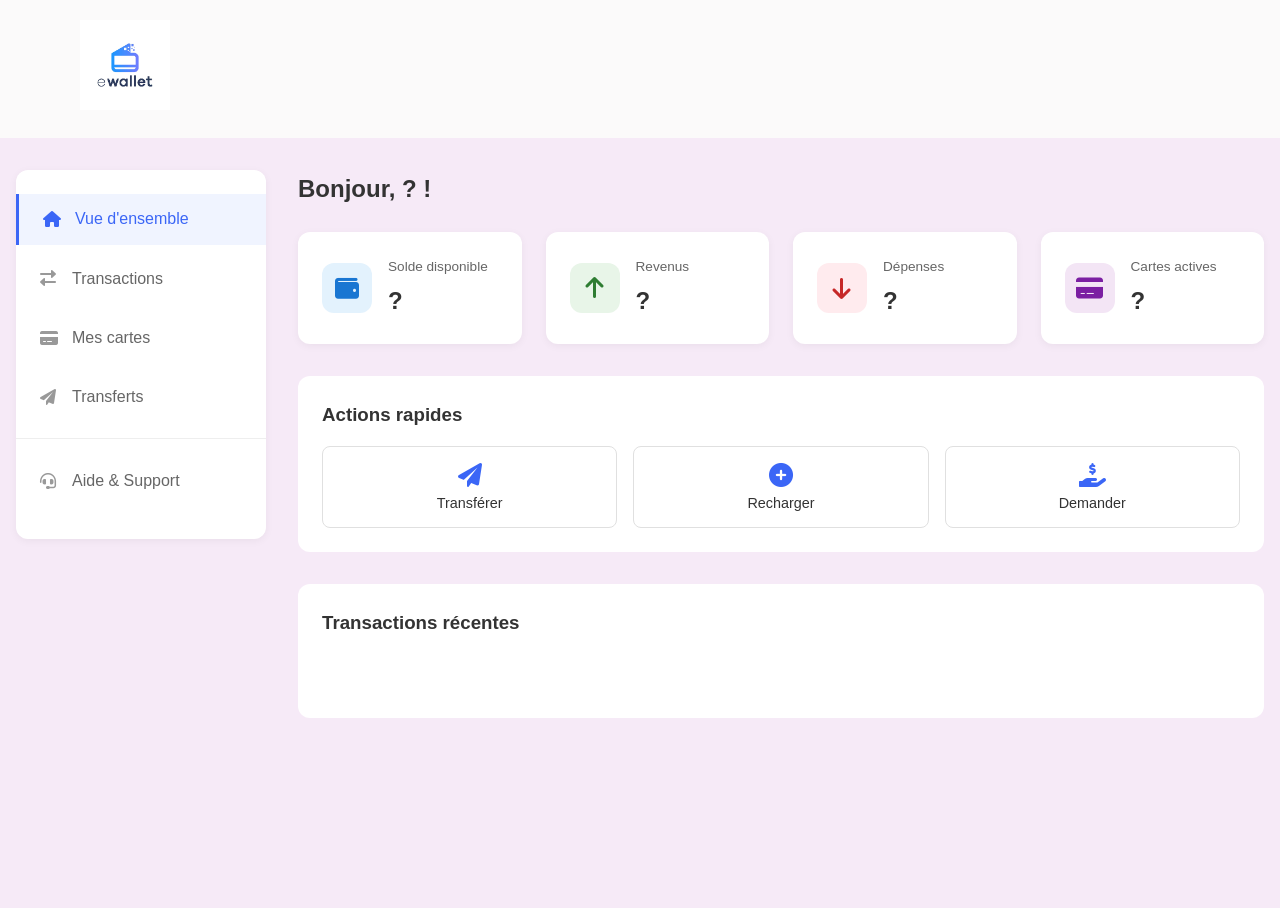
==== src/view/dashboard.html @ 3a2999ab "first commit" ====
<!DOCTYPE html>
<html lang="fr">
<head>
  <meta charset="UTF-8">
  <meta name="viewport" content="width=device-width, initial-scale=1.0">
  <title>E-Wallet | Tableau de bord</title>
  <link rel="stylesheet" href="/src/css/styles.css">
  <link rel="stylesheet" href="https://cdnjs.cloudflare.com/ajax/libs/font-awesome/6.0.0/css/all.min.css">
</head>
<body>
  <!-- Header avec navigation spécifique au dashboard -->
<header>
    <nav class="navbar">
      <a href="/index.html" class="logo">
        <img src="/assets/e-wallet-logo.avif" alt="Logo E-Wallet">
      </a>
      <ul class="nav-links">
      </ul>
    </nav>
  </header>

  <!-- Main Dashboard -->
  <main class="dashboard-main">
    <div class="dashboard-container">
      
      <!-- Sidebar Navigation -->
      <aside class="dashboard-sidebar">
        <nav class="sidebar-nav">
          <ul>
            <li class="active">
              <a href="#overview">
                <i class="fas fa-home"></i>
                <span>Vue d'ensemble</span>
              </a>
            </li>
            <li>
              <a href="#transactions">
                <i class="fas fa-exchange-alt"></i>
                <span>Transactions</span>
              </a>
            </li>
            <li>
              <a href="#cards">
                <i class="fas fa-credit-card"></i>
                <span>Mes cartes</span>
              </a>
            </li>
            <li>
              <a href="#transfers">
                <i class="fas fa-paper-plane"></i>
                <span>Transferts</span>
              </a>
            </li>
            <li class="separator"></li>
            <li>
              <a href="#support">
                <i class="fas fa-headset"></i>
                <span>Aide & Support</span>
              </a>
            </li>
          </ul>
        </nav>
      </aside>

      <!-- Main Content Area -->
      <div class="dashboard-content">
        
        <!-- Vue d'ensemble (Overview) -->
        <section id="overview" class="dashboard-section active">
          <div class="section-header">
            <h2>Bonjour, <span id="greetingName"> ? </span> !</h2>
            <p class="date-display" id="currentDate"></p>
          </div>

          <!-- Cartes de résumé -->
          <div class="summary-cards">
            <div class="summary-card">
              <div class="card-icon blue">
                <i class="fas fa-wallet"></i>
              </div>
              <div class="card-details">
                <span class="card-label">Solde disponible</span>
                <span class="card-value" id="availableBalance">? </span>
              </div>
            </div>

            <div class="summary-card">
              <div class="card-icon green">
                <i class="fas fa-arrow-up"></i>
              </div>
              <div class="card-details">
                <span class="card-label">Revenus </span>
                <span class="card-value" id="monthlyIncome">?</span>
              </div>
            </div>

            <div class="summary-card">
              <div class="card-icon red">
                <i class="fas fa-arrow-down"></i>
              </div>
              <div class="card-details">
                <span class="card-label">Dépenses </span>
                <span class="card-value" id="monthlyExpenses">?</span>
              </div>
            </div>

            <div class="summary-card">
              <div class="card-icon purple">
                <i class="fas fa-credit-card"></i>
              </div>
              <div class="card-details">
                <span class="card-label">Cartes actives</span>
                <span class="card-value" id="activeCards">?</span>
              </div>
            </div>
          </div>

          <!-- Actions rapides -->
          <div class="quick-actions">
            <h3>Actions rapides</h3>
            <div class="action-buttons">
              <button class="action-btn" id="quickTransfer">
                <i class="fas fa-paper-plane"></i>
                <span>Transférer</span>
              </button>
              <button class="action-btn" id="quickTopup">
                <i class="fas fa-plus-circle"></i>
                <span>Recharger</span>
              </button>
              <button class="action-btn" id="quickRequest">
                <i class="fas fa-hand-holding-usd"></i>
                <span>Demander</span>
              </button>
            </div>
          </div>
          <!-- Transactions récentes -->
          <div class="recent-transactions">
            <div class="section-header">
              <h3>Transactions récentes</h3>
            </div>
            <div class="transactions-list" id="recentTransactionsList">
              <!-- Les transactions seront chargées dynamiquement -->
              <div class="transaction-item">
              </div>
            </div>
          </div>
        </section>

        <!-- Section Cartes -->
        <section id="cards" class="dashboard-section">
          <div class="section-header">
            <h2>Mes cartes</h2>
            <button class="btn btn-secondary" id="addCardBtn">
              <i class="fas fa-plus"></i> Ajouter une carte
            </button>
          </div>
          
          <div class="cards-grid" id="cardsGrid">
            <div class="card-item">
              <div class="card-preview visa">
                <div class="card-chip"></div>
                <div class="card-number">?</div>
                <div class="card-holder">?</div>
                <div class="card-expiry">?</div>
                <div class="card-type">?</div>
              </div>
              <div class="card-actions">
                <button class="card-action" title="Définir par défaut">
                  <i class="fas fa-star"></i>
                </button>
                <button class="card-action" title="Geler la carte">
                  <i class="fas fa-snowflake"></i>
                </button>
                <button class="card-action" title="Supprimer">
                  <i class="fas fa-trash"></i>
                </button>
              </div>
            </div>
          </div>
        </section>

<div>
        <!-- Section Transferts (masquée par défaut) -->
<section id="transfer-section" class="transfer-section hidden">
  <div class="section-header">
    <h2>Effectuer un transfert</h2>
    <button class="btn btn-close" id="closeTransferBtn">
      <i class="fas fa-times"></i>
    </button>
  </div>
  
  <div class="transfer-container">
    <!-- Formulaire de transfert -->
    <form id="transferForm" class="transfer-form">
      <!-- Sélection du bénéficiaire -->
      <div class="form-group">
        <label for="beneficiary">
          <i class="fas fa-user"></i> Bénéficiaire
        </label>
        <select id="beneficiary" name="beneficiary" required>
          <option value="" disabled selected>Choisir un bénéficiaire</option>
          <option value="1">?</option>
         
        </select>
      </div>

      <!-- Sélection de la carte source -->
      <div class="form-group">
        <label for="sourceCard">
          <i class="fas fa-credit-card"></i> Depuis ma carte
        </label>
        <select id="sourceCard" name="sourceCard" required>
          <option value="" disabled selected>Sélectionner une carte</option>
          <option value="visa-4242">?</option>
        </select>
      </div>

      <!-- Montant du transfert -->
      <div class="form-group">
        <label for="amount">
          <i class="fas fa-euro-sign"></i> Montant
        </label>
        <div class="amount-input">
          <input type="number" id="amount" name="amount" min="1" step="0.01" placeholder="0.00" required>
          <span class="currency">MAD</span>
        </div>
      </div>

      <!-- Options supplémentaires -->
      <div class="form-options">
        <div class="checkbox-group">
          <input type="checkbox" id="saveBeneficiary" name="saveBeneficiary">
          <label for="saveBeneficiary">Enregistrer ce bénéficiaire</label>
        </div>
        
        <div class="checkbox-group">
          <input type="checkbox" id="instantTransfer" name="instantTransfer">
          <label for="instantTransfer">Transfert instantané <span class="fee-badge">+13.4 MAD</span></label>
        </div>
      </div>
      <!-- Boutons d'action -->
      <div class="form-actions">
        <button type="button" class="btn btn-secondary" id="cancelTransferBtn">
          Annuler
        </button>
        <button type="submit" class="btn btn-primary" id="submitTransferBtn">
          <i class="fas fa-paper-plane"></i> Transférer
        </button>
      </div>
    </form>
    </div>
  <!-- Footer -->
  <footer>
    <p>&copy; 2026 E-Wallet. Tous droits réservés.</p>
  </footer>

  <script type="module" src="/src/controllers/dashboard.js"></script>
</body>
</html>
---- src/css/styles.css ----
/* =====================
   RESET
===================== */
* {
  margin: 0;
  padding: 0;
  box-sizing: border-box;
}

/* =====================
   GLOBAL
===================== */
body {
  font-family: 'Inter', sans-serif;
  background: linear-gradient(to right, #f9dcee, #efdcf2);
  color: #333;
  line-height: 1.6;
}

/* =====================
   HEADER / NAVBAR
===================== */
header {
  background: #fbfafa;
  box-shadow: 0 2px 8px rgba(235, 185, 224, 0.05);
}

.navbar {
  max-width: 1200px;
  margin: auto;
  display: flex;
  justify-content: space-between;
  align-items: center;
  padding: 20px 40px;
}

.navbar .logo img {
  height: 90px;
}

.nav-links {
  list-style: none;
  display: flex;
  gap: 30px;
}

.nav-links a {
  text-decoration: none;
  color: #666;
  font-weight: 500;
  transition: color 0.3s, transform 0.2s;
}

.nav-links a:hover {
  color: #3b66f6;
  transform: translateY(-2px);
}

/* =====================
   HERO SECTION
===================== */
.hero {
  display: flex;
  align-items: center;
  justify-content: space-between;
  max-width: 1200px;
  margin: 50px auto;
  padding: 0 40px;
  gap: 40px;
}

.hero-content {
  max-width: 600px;
}

.hero-content h1 {
  font-size: 3.5rem;
  margin-bottom: 20px;
  color: #1e2a78;
}

.hero-content p {
  font-size: 1.1rem;
  color: #555;
  margin-bottom: 30px;
}

/* =====================
   BUTTONS (GLOBAL)
===================== */
.buttons {
  display: flex;
  gap: 20px;
}

.btn {
  text-decoration: none;
  display: inline-block;
  padding: 12px 30px;
  border-radius: 12px;
  font-weight: 600;
  cursor: pointer;
  transition: all 0.3s ease;
  border: none;
}

.btn-primary {
  background: linear-gradient(135deg, #6a7cff, #5f6fff);
  color: #fff;
}

.btn-primary:hover {
  transform: translateY(-2px);
  box-shadow: 0 10px 25px rgba(95, 111, 255, 0.35);
}

.btn-primary:active {
  transform: scale(0.98);
}

.btn-secondary {
  border: 2px solid #3b66f6;
  color: #3b66f6;
  background: transparent;
}

.btn-secondary:hover {
  background-color: #3b66f6;
  color: #fff;
}

/* =====================
   HERO IMAGE
===================== */
.hero-image img {
  max-width: 500px;
  border-radius: 25px;
  box-shadow: 0 20px 40px rgba(0,0,0,0.1);
  transition: transform 0.3s;
}

.hero-image img:hover {
  transform: scale(1.05);
}

/* =====================
   LOGIN FORM (MODERNE)
===================== */
.login-form {
  display: flex;
  flex-direction: column;
  gap: 20px;
}

/* INPUT GROUP */
.input-group {
  position: relative;
}

/* INPUT */
.input-group input {
  width: 100%;
  padding: 14px 18px;
  border-radius: 14px;
  border: 1px solid #ddd;
  background: #f9faff;
  font-size: 0.95rem;
  transition: all 0.3s ease;
}

/* INPUT FOCUS */
.input-group input:focus {
  outline: none;
  border-color: #5f6fff;
  box-shadow: 0 0 0 4px rgba(95, 111, 255, 0.18);
  background: #ffffff;
}

/* PLACEHOLDER */
.input-group input::placeholder {
  color: #999;
  font-weight: 500;
}

/* TOGGLE PASSWORD */
.toggle-password {
  position: absolute;
  right: 16px;
  top: 50%;
  transform: translateY(-50%);
  cursor: pointer;
  opacity: 0.6;
  font-size: 1rem;
}

/* =====================
   FOOTER
===================== */
footer {
  text-align: center;
  padding: 30px;
  color: #999;
  font-size: 0.9rem;
  border-top: 1px solid #eee;
}

/* =====================
   RESPONSIVE
===================== */
@media (max-width: 1024px) {
  .hero {
    flex-direction: column-reverse;
    text-align: center;
  }

  .hero-image img {
    max-width: 350px;
    margin-bottom: 30px;
  }

  .buttons {
    justify-content: center;
  }
}

@media (max-width: 600px) {
  .navbar {
    flex-direction: column;
    gap: 20px;
  }

  .nav-links {
    flex-direction: column;
    gap: 15px;
  }

  .hero-content h1 {
    font-size: 2.5rem;
  }
}

#result {
  font-weight: bold;
  text-align: center;
}

.wallet-hero {
  display: flex;
  flex-direction: column;
  align-items: center;
  padding: 40px 20px;
  gap: 30px;
}

.wallet-actions {
  display: flex;
  flex-wrap: wrap;
  gap: 20px;
  justify-content: center;
  width: 100%;
}

.card {
  background: #f9faff;
  padding: 20px;
  border-radius: 14px;
  box-shadow: 0 4px 8px rgba(0,0,0,0.1);
  min-width: 200px;
  text-align: center;
}

.card h2 {
  margin-bottom: 10px;
  color: #333;
}

#balance {
  font-size: 1.5rem;
  font-weight: 600;
}

#transactions {
  list-style: none;
  padding: 0;
}

#transactions li {
  background: #fff;
  margin: 5px 0;
  padding: 8px 10px;
  border-radius: 8px;
  border: 1px solid #ddd;
}

/* Dashboard Styles */
.dashboard-nav {
  display: flex;
  justify-content: space-between;
  align-items: center;
  padding: 1rem 5%;
  background: white;
  box-shadow: 0 2px 10px rgba(0,0,0,0.1);
}

.user-menu {
  display: flex;
  align-items: center;
  gap: 1rem;
  position: relative;
}

.user-info {
  text-align: right;
}

.user-name {
  display: block;
  font-weight: 600;
  color: #333;
}

.user-balance {
  font-size: 0.9rem;
  color: #3b66f6;
  font-weight: 500;
}

.user-avatar img {
  width: 40px;
  height: 40px;
  border-radius: 50%;
  object-fit: cover;
}

.dropdown-toggle {
  background: none;
  border: none;
  cursor: pointer;
  color: #666;
}

.dropdown-menu {
  position: absolute;
  top: 100%;
  right: 0;
  background: white;
  border-radius: 8px;
  box-shadow: 0 4px 15px rgba(0,0,0,0.15);
  display: none;
  flex-direction: column;
  min-width: 180px;
  z-index: 1000;
}

.dropdown-menu.show {
  display: flex;
}

.dropdown-menu a {
  padding: 12px 16px;
  text-decoration: none;
  color: #333;
  display: flex;
  align-items: center;
  gap: 10px;
  transition: background 0.3s;
}

.dropdown-menu a:hover {
  background: #f5f5f5;
}

/* Dashboard Main Layout */
.dashboard-main {
  background: #f6eaf7;
  min-height: calc(100vh - 70px - 60px);
}

.dashboard-container {
  display: flex;
  max-width: 1400px;
  margin: 0 auto;
  padding: 2rem 1rem;
  gap: 2rem;
}

/* Sidebar */
.dashboard-sidebar {
  width: 250px;
  background: white;
  border-radius: 12px;
  padding: 1.5rem 0;
  box-shadow: 0 2px 8px rgba(0,0,0,0.05);
  height: fit-content;
  position: sticky;
  top: 90px;
}

.sidebar-nav ul {
  list-style: none;
  padding: 0;
  margin: 0;
}

.sidebar-nav li {
  margin-bottom: 0.5rem;
}

.sidebar-nav a {
  display: flex;
  align-items: center;
  gap: 12px;
  padding: 0.8rem 1.5rem;
  text-decoration: none;
  color: #666;
  transition: all 0.3s;
}

.sidebar-nav a i {
  width: 20px;
  color: #999;
}

.sidebar-nav li.active a,
.sidebar-nav a:hover {
  background: #f0f4ff;
  color: #3b66f6;
  border-left: 3px solid #3b66f6;
}

.sidebar-nav li.active i,
.sidebar-nav a:hover i {
  color: #3b66f6;
}

.sidebar-nav .separator {
  height: 1px;
  background: #eee;
  margin: 1rem 0;
}

/* Main Content */
.dashboard-content {
  flex: 1;
  min-width: 0;
}

.dashboard-section {
  display: none;
  animation: fadeIn 0.3s;
}

.dashboard-section.active {
  display: block;
}

@keyframes fadeIn {
  from { opacity: 0; transform: translateY(10px); }
  to { opacity: 1; transform: translateY(0); }
}

.section-header {
  display: flex;
  justify-content: space-between;
  align-items: center;
  margin-bottom: 1.5rem;
}

.section-header h2 {
  margin: 0;
  color: #333;
}

.date-display {
  color: #666;
  font-size: 0.95rem;
}

/* Summary Cards */
.summary-cards {
  display: grid;
  grid-template-columns: repeat(4, 1fr);
  gap: 1.5rem;
  margin-bottom: 2rem;
}

.summary-card {
  background: white;
  border-radius: 12px;
  padding: 1.5rem;
  display: flex;
  align-items: center;
  gap: 1rem;
  box-shadow: 0 2px 8px rgba(0,0,0,0.05);
  transition: transform 0.3s;
}

.summary-card:hover {
  transform: translateY(-5px);
  box-shadow: 0 5px 15px rgba(0,0,0,0.1);
}

.card-icon {
  width: 50px;
  height: 50px;
  border-radius: 12px;
  display: flex;
  align-items: center;
  justify-content: center;
  font-size: 1.5rem;
}

.card-icon.blue { background: #e3f2fd; color: #1976d2; }
.card-icon.green { background: #e8f5e8; color: #2e7d32; }
.card-icon.red { background: #ffebee; color: #c62828; }
.card-icon.purple { background: #f3e5f5; color: #7b1fa2; }

.card-details {
  display: flex;
  flex-direction: column;
}

.card-label {
  font-size: 0.85rem;
  color: #666;
  margin-bottom: 4px;
}

.card-value {
  font-size: 1.5rem;
  font-weight: 600;
  color: #333;
}

/* Quick Actions */
.quick-actions {
  background: white;
  border-radius: 12px;
  padding: 1.5rem;
  margin-bottom: 2rem;
}

.quick-actions h3 {
  margin: 0 0 1rem 0;
  color: #333;
}

.action-buttons {
  display: flex;
  gap: 1rem;
}

.action-btn {
  flex: 1;
  display: flex;
  flex-direction: column;
  align-items: center;
  gap: 0.5rem;
  padding: 1rem;
  border: 1px solid #e0e0e0;
  border-radius: 8px;
  background: white;
  cursor: pointer;
  transition: all 0.3s;
}

.action-btn i {
  font-size: 1.5rem;
  color: #3b66f6;
}

.action-btn span {
  font-size: 0.9rem;
  color: #333;
}

.action-btn:hover {
  background: #f0f4ff;
  border-color: #3b66f6;
}

/* Recent Transactions */
.recent-transactions {
  background: white;
  border-radius: 12px;
  padding: 1.5rem;
}

.view-all {
  text-decoration: none;
  color: #3b66f6;
  font-weight: 500;
  display: flex;
  align-items: center;
  gap: 5px;
}

.transactions-list {
  margin-top: 1rem;
}

.transaction-item {
  display: flex;
  align-items: center;
  gap: 1rem;
  padding: 1rem 0;
  border-bottom: 1px solid #f0f0f0;
}

.transaction-item:last-child {
  border-bottom: none;
}

.transaction-icon {
  width: 40px;
  height: 40px;
  border-radius: 50%;
  display: flex;
  align-items: center;
  justify-content: center;
}

.transaction-icon.debit {
  background: #ffebee;
  color: #c62828;
}

.transaction-icon.credit {
  background: #e8f5e8;
  color: #2e7d32;
}

.transaction-details {
  flex: 1;
}

.transaction-name {
  display: block;
  font-weight: 500;
  color: #333;
}

.transaction-date {
  font-size: 0.85rem;
  color: #666;
}

.transaction-amount {
  font-weight: 600;
  font-size: 1.1rem;
}

.transaction-amount.debit {
  color: #c62828;
}

.transaction-amount.credit {
  color: #2e7d32;
}

/* Cards Grid */
.cards-grid {
  display: grid;
  grid-template-columns: repeat(auto-fill, minmax(300px, 1fr));
  gap: 1.5rem;
  margin-top: 1.5rem;
}

.card-item {
  background: white;
  border-radius: 12px;
  padding: 1.5rem;
  box-shadow: 0 2px 8px rgba(0,0,0,0.05);
}

.card-preview {
  background: linear-gradient(135deg, #667eea 0%, #764ba2 100%);
  border-radius: 12px;
  padding: 1.5rem;
  color: white;
  position: relative;
  min-height: 160px;
  display: flex;
  flex-direction: column;
  justify-content: flex-end;
  margin-bottom: 1rem;
}

.card-preview.visa {
  background: linear-gradient(135deg, #1a1f71 0%, #0d47a1 100%);
}

.card-preview.mastercard {
  background: linear-gradient(135deg, #ff5f00 0%, #f79e1b 100%);
}

.card-chip {
  position: absolute;
  top: 20px;
  left: 20px;
  width: 40px;
  height: 30px;
  background: linear-gradient(45deg, #ffd700, #ffb347);
  border-radius: 5px;
}

.card-number {
  font-size: 1.1rem;
  letter-spacing: 2px;
  margin-bottom: 10px;
}

.card-holder {
  font-size: 0.8rem;
  opacity: 0.9;
  text-transform: uppercase;
}

.card-expiry {
  position: absolute;
  bottom: 20px;
  right: 20px;
  font-size: 0.8rem;
}

.card-type {
  position: absolute;
  top: 20px;
  right: 20px;
  font-size: 0.9rem;
  font-weight: 600;
}

.card-actions {
  display: flex;
  justify-content: flex-end;
  gap: 0.5rem;
}

.card-action {
  width: 35px;
  height: 35px;
  border-radius: 50%;
  border: none;
  background: #f5f5f5;
  color: #666;
  cursor: pointer;
  transition: all 0.3s;
}

.card-action:hover {
  background: #3b66f6;
  color: white;
}

/* Transfer Form */
.transfer-container {
  display: grid;
  grid-template-columns: 2fr 1fr;
  gap: 2rem;
  margin-top: 1.5rem;
}

.transfer-form {
  background: white;
  border-radius: 12px;
  padding: 2rem;
  box-shadow: 0 2px 8px rgba(0,0,0,0.05);
}

.form-group {
  margin-bottom: 1.5rem;
}

.form-group label {
  display: block;
  margin-bottom: 0.5rem;
  color: #333;
  font-weight: 500;
}

.form-group select,
.form-group input {
  width: 100%;
  padding: 0.8rem;
  border: 1px solid #e0e0e0;
  border-radius: 8px;
  font-size: 1rem;
}

.form-group select:focus,
.form-group input:focus {
  outline: none;
  border-color: #3b66f6;
}

.btn-block {
  width: 100%;
  padding: 1rem;
}

.transfer-info {
  background: white;
  border-radius: 12px;
  padding: 1.5rem;
  box-shadow: 0 2px 8px rgba(0,0,0,0.05);
  height: fit-content;
}

.info-card h4 {
  margin: 0 0 1rem 0;
  color: #333;
}

.info-card p {
  color: #666;
  margin-bottom: 0.5rem;
  font-size: 0.95rem;
}

/* Modal */
.modal {
  display: none;
  position: fixed;
  top: 0;
  left: 0;
  width: 100%;
  height: 100%;
  background: rgba(0,0,0,0.5);
  z-index: 1000;
}

.modal.show {
  display: flex;
  align-items: center;
  justify-content: center;
}

.modal-content {
  background: white;
  border-radius: 12px;
  width: 90%;
  max-width: 500px;
  max-height: 90vh;
  overflow-y: auto;
}

.modal-header {
  display: flex;
  justify-content: space-between;
  align-items: center;
  padding: 1.5rem;
  border-bottom: 1px solid #e0e0e0;
}

.modal-header h3 {
  margin: 0;
  color: #333;
}

.modal-close {
  background: none;
  border: none;
  font-size: 1.5rem;
  cursor: pointer;
  color: #666;
}

.modal-body {
  padding: 1.5rem;
}

.modal-footer {
  padding: 1.5rem;
  border-top: 1px solid #e0e0e0;
  display: flex;
  justify-content: flex-end;
  gap: 1rem;
}

/* =====================
   TRANSFER SECTION (HIDDEN/SHOW)
===================== */
.hidden {
  display: none !important;
}

.transfer-section {
  position: fixed;
  top: 50%;
  left: 50%;
  transform: translate(-50%, -50%);
  width: 90%;
  max-width: 600px;
  max-height: 90vh;
  overflow-y: auto;
  background: white;
  border-radius: 20px;
  box-shadow: 0 20px 40px rgba(0,0,0,0.2);
  z-index: 1000;
  padding: 2rem;
}

.transfer-section .section-header {
  display: flex;
  justify-content: space-between;
  align-items: center;
  margin-bottom: 2rem;
}

.btn-close {
  background: none;
  border: none;
  font-size: 1.5rem;
  cursor: pointer;
  color: #666;
}

.btn-close:hover {
  color: #333;
}

.transfer-form {
  display: flex;
  flex-direction: column;
  gap: 1.5rem;
}

.form-group {
  display: flex;
  flex-direction: column;
  gap: 0.5rem;
}

.form-group label {
  font-weight: 600;
  color: #555;
  font-size: 0.95rem;
}

.form-group label i {
  margin-right: 0.5rem;
  color: #4CAF50;
}

.form-group select,
.form-group input,
.form-group textarea {
  padding: 0.75rem;
  border: 2px solid #e0e0e0;
  border-radius: 10px;
  font-size: 1rem;
  transition: border-color 0.3s;
}

.form-group select:focus,
.form-group input:focus,
.form-group textarea:focus {
  outline: none;
  border-color: #4CAF50;
}

.amount-input {
  position: relative;
  display: flex;
  align-items: center;
}

.amount-input input {
  flex: 1;
  padding-right: 80px;
}

.amount-input .currency {
  position: absolute;
  right: 10px;
  color: #666;
  font-weight: 600;
}

.form-options {
  display: flex;
  gap: 1rem;
  flex-wrap: wrap;
}

.checkbox-group {
  display: flex;
  align-items: center;
  gap: 0.5rem;
}

.checkbox-group input[type="checkbox"] {
  width: 18px;
  height: 18px;
  cursor: pointer;
}

.fee-badge {
  background: #f0f0f0;
  padding: 0.25rem 0.5rem;
  border-radius: 12px;
  font-size: 0.8rem;
  color: #666;
}

.transfer-summary {
  background: #f8f9fa;
  padding: 1.5rem;
  border-radius: 12px;
  margin: 1rem 0;
}

.transfer-summary h4 {
  margin-bottom: 1rem;
  color: #333;
}

.summary-row {
  display: flex;
  justify-content: space-between;
  padding: 0.5rem 0;
  color: #666;
}

.summary-row.total {
  border-top: 2px solid #ddd;
  margin-top: 0.5rem;
  padding-top: 1rem;
  font-weight: bold;
  color: #333;
}

.form-actions {
  display: flex;
  gap: 1rem;
  justify-content: flex-end;
}

.recent-beneficiaries {
  margin-top: 2rem;
  padding-top: 1rem;
  border-top: 2px solid #f0f0f0;
}

.recent-beneficiaries h4 {
  margin-bottom: 1rem;
  color: #666;
}

.beneficiaries-list {
  display: flex;
  gap: 1rem;
  flex-wrap: wrap;
}

.beneficiary-chip {
  display: flex;
  align-items: center;
  gap: 0.5rem;
  padding: 0.5rem 1rem;
  background: #f0f0f0;
  border-radius: 50px;
  cursor: pointer;
  transition: background 0.3s;
}

.beneficiary-chip:hover {
  background: #e0e0e0;
}

.beneficiary-avatar {
  width: 30px;
  height: 30px;
  background: #4CAF50;
  color: white;
  border-radius: 50%;
  display: flex;
  align-items: center;
  justify-content: center;
  font-weight: bold;
  font-size: 0.9rem;
}

/* Overlay pour l'arrière-plan */
.modal-overlay {
  position: fixed;
  top: 0;
  left: 0;
  right: 0;
  bottom: 0;
  background: rgba(0,0,0,0.5);
  z-index: 999;
}

/* Responsive */
@media (max-width: 1024px) {
  .summary-cards {
    grid-template-columns: repeat(2, 1fr);
  }
  
  .dashboard-container {
    flex-direction: column;
  }
  
  .dashboard-sidebar {
    width: 100%;
    position: static;
  }
}

@media (max-width: 768px) {
  .transfer-container {
    grid-template-columns: 1fr;
  }
  
  .action-buttons {
    flex-wrap: wrap;
  }
  
  .action-btn {
    min-width: calc(50% - 0.5rem);
  }
  
  .user-info {
    display: none;
  }
}
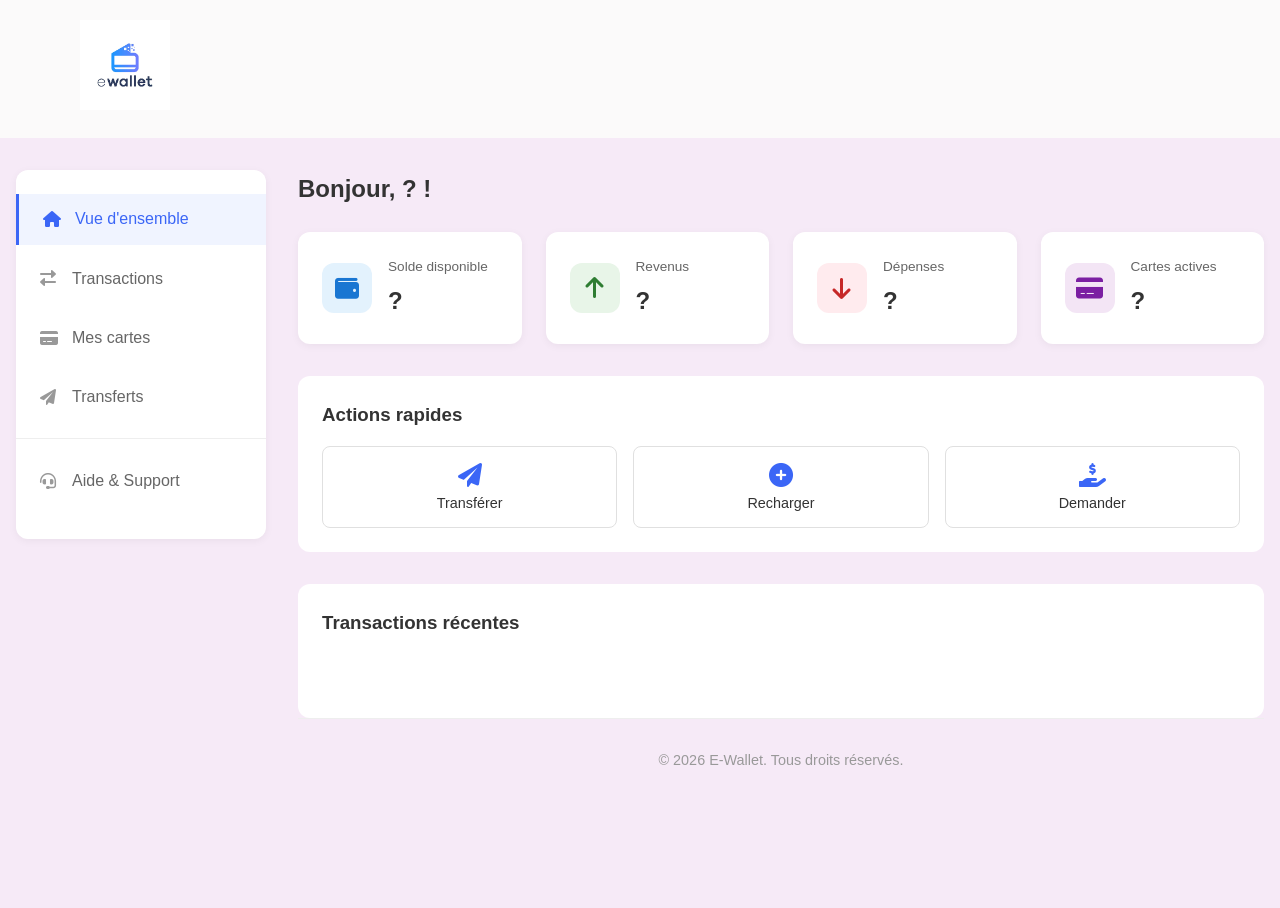
==== commit 788815cc: "Update dashboard.html" ====
--- a/src/view/dashboard.html
+++ b/src/view/dashboard.html
@@ -11,7 +11,7 @@
   <!-- Header avec navigation spécifique au dashboard -->
 <header>
     <nav class="navbar">
-      <a href="/index.html" class="logo">
+      <a href="/src/view/index.html" class="logo">
         <img src="/assets/e-wallet-logo.avif" alt="Logo E-Wallet">
       </a>
       <ul class="nav-links">
@@ -181,7 +181,7 @@
 
 <div>
         <!-- Section Transferts (masquée par défaut) -->
-<section id="transfer-section" class="transfer-section hidden">
+<section id="transferPopup" class="transfer-section" style="display:none;">
   <div class="section-header">
     <h2>Effectuer un transfert</h2>
     <button class="btn btn-close" id="closeTransferBtn">
@@ -249,6 +249,44 @@
       </div>
     </form>
     </div>
+</section>
+    <section id="topupPopup" class="transfer-section" style="display:none;">
+  <div class="section-header">
+    <h2>Recharger mon wallet</h2>
+    <button class="btn btn-close" id="closeTopupBtn">
+      <i class="fas fa-times"></i>
+    </button>
+  </div>
+  <div class="transfer-container">
+    <div class="transfer-form">
+      <div class="form-group">
+        <label for="topupCard">
+          <i class="fas fa-credit-card"></i> Carte de paiement
+        </label>
+        <select id="topupCard" name="topupCard" required>
+          <option value="" disabled selected>Sélectionner une carte</option>
+        </select>
+      </div>
+      <div class="form-group">
+        <label for="topupAmount">
+          <i class="fas fa-coins"></i> Montant
+        </label>
+        <div class="amount-input">
+          <input type="number" id="topupAmount" min="10" max="10000" step="0.01" placeholder="0.00" required>
+          <span class="currency">MAD</span>
+        </div>
+      </div>
+      <div class="form-actions">
+        <button type="button" class="btn btn-secondary" id="cancelTopupBtn">
+          Annuler
+        </button>
+        <button type="button" class="btn btn-primary" id="submitTopupBtn">
+          <i class="fas fa-plus-circle"></i> Recharger
+        </button>
+      </div>
+    </div>
+  </div>
+</section>
   <!-- Footer -->
   <footer>
     <p>&copy; 2026 E-Wallet. Tous droits réservés.</p>
@@ -256,4 +294,4 @@
 
   <script type="module" src="/src/controllers/dashboard.js"></script>
 </body>
-</html>+</html>
